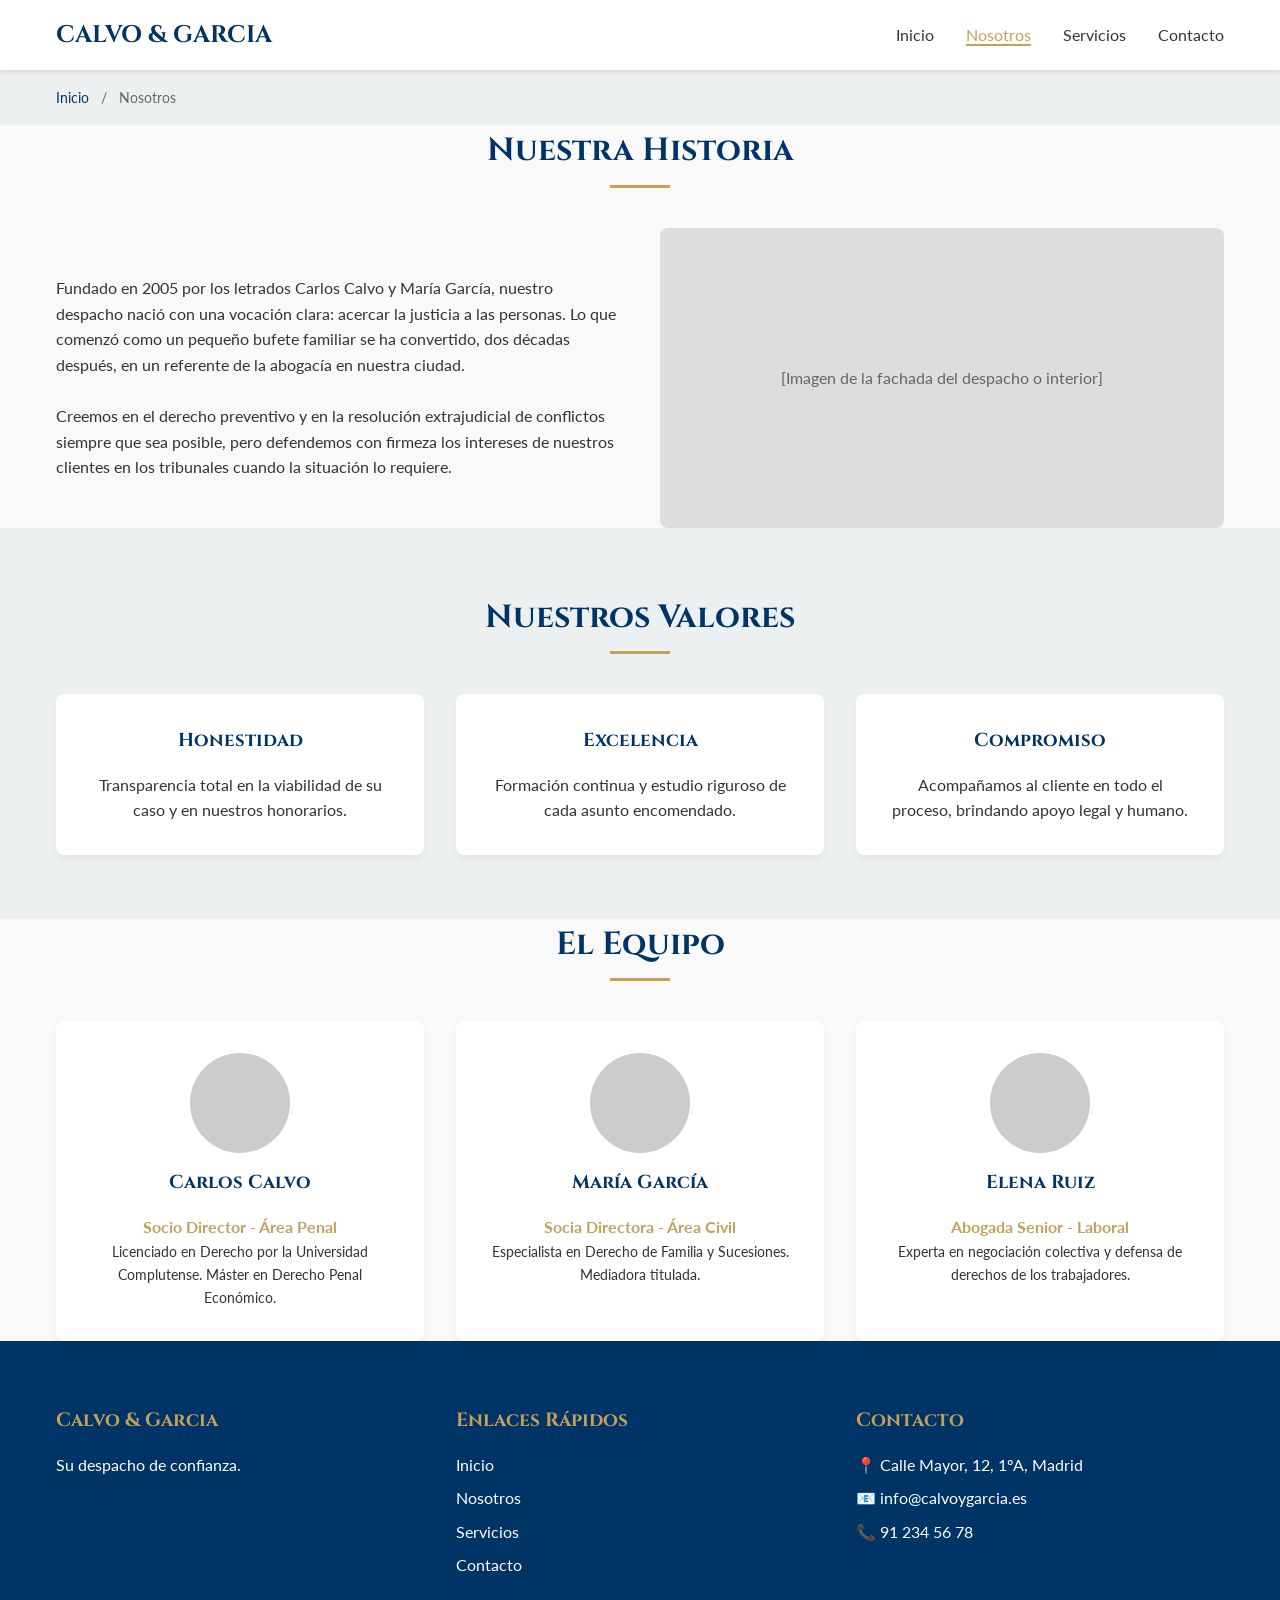
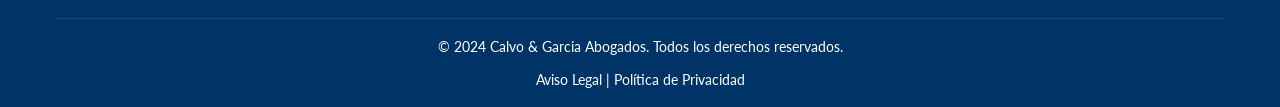
==== about.html @ b7dfd1fe "Primer commit" ====
<!DOCTYPE html>
<html lang="es">

<head>
    <meta charset="UTF-8">
    <meta name="viewport" content="width=device-width, initial-scale=1.0">
    <meta name="description"
        content="Conozca a Calvo & Garcia Abogados. Nuestra historia, valores y el equipo de profesionales a su servicio.">
    <title>Calvo & Garcia Abogados | Nosotros</title>
    <link href="https://fonts.googleapis.com/css2?family=Cinzel:wght@400;700&family=Lato:wght@400;700&display=swap"
        rel="stylesheet">
    <link rel="stylesheet" href="css/style.css">
</head>

<body>

    <header>
        <div class="container">
            <nav role="navigation">
                <div class="logo">
                    <a href="index.html">CALVO & GARCIA</a>
                </div>
                <ul class="nav-links">
                    <li><a href="index.html">Inicio</a></li>
                    <li><a href="about.html" class="active">Nosotros</a></li>
                    <li><a href="services.html">Servicios</a></li>
                    <li><a href="contact.html">Contacto</a></li>
                </ul>
            </nav>
        </div>
    </header>

    <main>
        <div class="breadcrumbs">
            <div class="container">
                <a href="index.html">Inicio</a> <span>/</span> Nosotros
            </div>
        </div>

        <section class="container">
            <h1 class="section-title">Nuestra Historia</h1>
            <div style="display: flex; gap: 40px; align-items: center; flex-wrap: wrap;">
                <div style="flex: 1;">
                    <p>Fundado en 2005 por los letrados Carlos Calvo y María García, nuestro despacho nació con una
                        vocación clara: acercar la justicia a las personas. Lo que comenzó como un pequeño bufete
                        familiar se ha convertido, dos décadas después, en un referente de la abogacía en nuestra
                        ciudad.</p>
                    <br>
                    <p>Creemos en el derecho preventivo y en la resolución extrajudicial de conflictos siempre que sea
                        posible, pero defendemos con firmeza los intereses de nuestros clientes en los tribunales cuando
                        la situación lo requiere.</p>
                </div>
                <div
                    style="flex: 1; background-color: #ddd; height: 300px; display: flex; align-items: center; justify-content: center; border-radius: 8px;">
                    <span style="color: #666;">[Imagen de la fachada del despacho o interior]</span>
                </div>
            </div>
        </section>

        <section style="background-color: var(--light-grey);">
            <div class="container">
                <h2 class="section-title">Nuestros Valores</h2>
                <div class="services-grid">
                    <div class="service-card">
                        <h3>Honestidad</h3>
                        <p>Transparencia total en la viabilidad de su caso y en nuestros honorarios.</p>
                    </div>
                    <div class="service-card">
                        <h3>Excelencia</h3>
                        <p>Formación continua y estudio riguroso de cada asunto encomendado.</p>
                    </div>
                    <div class="service-card">
                        <h3>Compromiso</h3>
                        <p>Acompañamos al cliente en todo el proceso, brindando apoyo legal y humano.</p>
                    </div>
                </div>
            </div>
        </section>

        <section class="container">
            <h2 class="section-title">El Equipo</h2>
            <div class="services-grid">
                <div class="service-card">
                    <div
                        style="width: 100px; height: 100px; background-color: #ccc; border-radius: 50%; margin: 0 auto 15px;">
                    </div>
                    <h3>Carlos Calvo</h3>
                    <p style="color: var(--secondary-color); font-weight: bold;">Socio Director - Área Penal</p>
                    <p style="font-size: 0.9rem;">Licenciado en Derecho por la Universidad Complutense. Máster en
                        Derecho Penal Económico.</p>
                </div>
                <div class="service-card">
                    <div
                        style="width: 100px; height: 100px; background-color: #ccc; border-radius: 50%; margin: 0 auto 15px;">
                    </div>
                    <h3>María García</h3>
                    <p style="color: var(--secondary-color); font-weight: bold;">Socia Directora - Área Civil</p>
                    <p style="font-size: 0.9rem;">Especialista en Derecho de Familia y Sucesiones. Mediadora titulada.
                    </p>
                </div>
                <div class="service-card">
                    <div
                        style="width: 100px; height: 100px; background-color: #ccc; border-radius: 50%; margin: 0 auto 15px;">
                    </div>
                    <h3>Elena Ruiz</h3>
                    <p style="color: var(--secondary-color); font-weight: bold;">Abogada Senior - Laboral</p>
                    <p style="font-size: 0.9rem;">Experta en negociación colectiva y defensa de derechos de los
                        trabajadores.</p>
                </div>
            </div>
        </section>
    </main>

    <footer>
        <div class="container">
            <div class="footer-content">
                <div class="footer-column">
                    <h3>Calvo & Garcia</h3>
                    <p>Su despacho de confianza.</p>
                </div>
                <div class="footer-column">
                    <h3>Enlaces Rápidos</h3>
                    <ul>
                        <li><a href="index.html">Inicio</a></li>
                        <li><a href="about.html">Nosotros</a></li>
                        <li><a href="services.html">Servicios</a></li>
                        <li><a href="contact.html">Contacto</a></li>
                    </ul>
                </div>
                <div class="footer-column">
                    <h3>Contacto</h3>
                    <ul>
                        <li>📍 Calle Mayor, 12, 1ºA, Madrid</li>
                        <li>📧 info@calvoygarcia.es</li>
                        <li>📞 91 234 56 78</li>
                    </ul>
                </div>
            </div>
            <div class="footer-bottom">
                <p>&copy; 2024 Calvo & Garcia Abogados. Todos los derechos reservados.</p>
                <div style="margin-top: 10px;">
                    <a href="legal.html">Aviso Legal</a> | <a href="legal.html#privacidad">Política de Privacidad</a>
                </div>
            </div>
        </div>
    </footer>

</body>

</html>
---- css/style.css ----
:root {
    /* Colors */
    --primary-color: #003366; /* Azul Marino */
    --secondary-color: #C5A059; /* Dorado/Ocre */
    --bg-color: #F9F9F9;
    --text-color: #333333;
    --white: #ffffff;
    --light-grey: #ecf0f1;

    /* Typography */
    --font-heading: 'Cinzel', serif;
    --font-body: 'Lato', sans-serif;

    /* Spacing */
    --spacing-sm: 8px;
    --spacing-md: 16px;
    --spacing-lg: 32px;
    --spacing-xl: 64px;
}

/* Reset & Base Styles */
* {
    box-sizing: border-box;
    margin: 0;
    padding: 0;
}

body {
    font-family: var(--font-body);
    background-color: var(--bg-color);
    color: var(--text-color);
    line-height: 1.6;
}

h1, h2, h3, h4, h5, h6 {
    font-family: var(--font-heading);
    color: var(--primary-color);
    margin-bottom: var(--spacing-md);
}

a {
    text-decoration: none;
    color: inherit;
    transition: color 0.3s ease;
}

ul {
    list-style: none;
}

img {
    max-width: 100%;
    height: auto;
    display: block;
}

/* Utility Classes */
.container {
    max-width: 1200px;
    margin: 0 auto;
    padding: 0 var(--spacing-md);
}

.btn {
    display: inline-block;
    padding: 10px 20px;
    background-color: var(--secondary-color);
    color: var(--white);
    border-radius: 4px;
    font-weight: bold;
    text-transform: uppercase;
    font-size: 0.9rem;
}

.btn:hover {
    background-color: #b08d4e;
}

/* Header & Nav */
header {
    background-color: var(--white);
    box-shadow: 0 2px 5px rgba(0,0,0,0.1);
    position: sticky;
    top: 0;
    z-index: 1000;
}

nav {
    display: flex;
    justify-content: space-between;
    align-items: center;
    padding: var(--spacing-md) 0;
}

.logo {
    font-family: var(--font-heading);
    font-size: 1.5rem;
    font-weight: bold;
    color: var(--primary-color);
}

.nav-links {
    display: flex;
    gap: var(--spacing-lg);
}

.nav-links a:hover, .nav-links a.active {
    color: var(--secondary-color);
    border-bottom: 2px solid var(--secondary-color);
}

/* Hero Section */
.hero {
    background: linear-gradient(rgba(0, 51, 102, 0.8), rgba(0, 51, 102, 0.8)), url('../img/office-bg.jpg');
    background-size: cover;
    background-position: center;
    color: var(--white);
    text-align: center;
    padding: 100px 0;
    min-height: 60vh;
    display: flex;
    align-items: center;
    justify-content: center;
}

.hero h1 {
    color: var(--white);
    font-size: 3rem;
    margin-bottom: var(--spacing-md);
}

.hero p {
    font-size: 1.2rem;
    margin-bottom: var(--spacing-lg);
    max-width: 600px;
    margin-left: auto;
    margin-right: auto;
}

/* Sections General */
section {
    padding: var(--spacing-xl) 0;
}

.section-title {
    text-align: center;
    font-size: 2rem;
    margin-bottom: var(--spacing-lg);
    position: relative;
    padding-bottom: var(--spacing-sm);
}

.section-title::after {
    content: '';
    display: block;
    width: 60px;
    height: 3px;
    background-color: var(--secondary-color);
    margin: var(--spacing-sm) auto 0;
}

/* Services Grid */
.services-grid {
    display: grid;
    grid-template-columns: repeat(auto-fit, minmax(300px, 1fr));
    gap: var(--spacing-lg);
}

.service-card {
    background: var(--white);
    padding: var(--spacing-lg);
    border-radius: 8px;
    box-shadow: 0 4px 6px rgba(0,0,0,0.05);
    text-align: center;
    transition: transform 0.3s ease;
}

.service-card:hover {
    transform: translateY(-5px);
}

.service-icon {
    font-size: 2.5rem;
    color: var(--secondary-color);
    margin-bottom: var(--spacing-md);
}

/* Footer */
footer {
    background-color: var(--primary-color);
    color: var(--white);
    padding: var(--spacing-xl) 0 var(--spacing-md);
    margin-top: auto;
}

.footer-content {
    display: grid;
    grid-template-columns: repeat(auto-fit, minmax(200px, 1fr));
    gap: var(--spacing-lg);
    margin-bottom: var(--spacing-lg);
}

.footer-column h3 {
    color: var(--secondary-color);
    font-size: 1.2rem;
}

.footer-column ul li {
    margin-bottom: var(--spacing-sm);
}

.footer-bottom {
    text-align: center;
    padding-top: var(--spacing-md);
    border-top: 1px solid rgba(255,255,255,0.1);
    font-size: 0.9rem;
}

/* Breadcrumbs */
.breadcrumbs {
    padding: var(--spacing-md) 0;
    font-size: 0.9rem;
    color: #666;
    background-color: var(--light-grey);
}

.breadcrumbs a {
    color: var(--primary-color);
}

.breadcrumbs span {
    margin: 0 var(--spacing-sm);
}

/* Responsive utilities */
@media (max-width: 768px) {
    .nav-links {
        display: none; /* Mobile menu to be implemented if JS allowed, else stack */
    }
    
    .hero h1 {
        font-size: 2rem;
    }
}
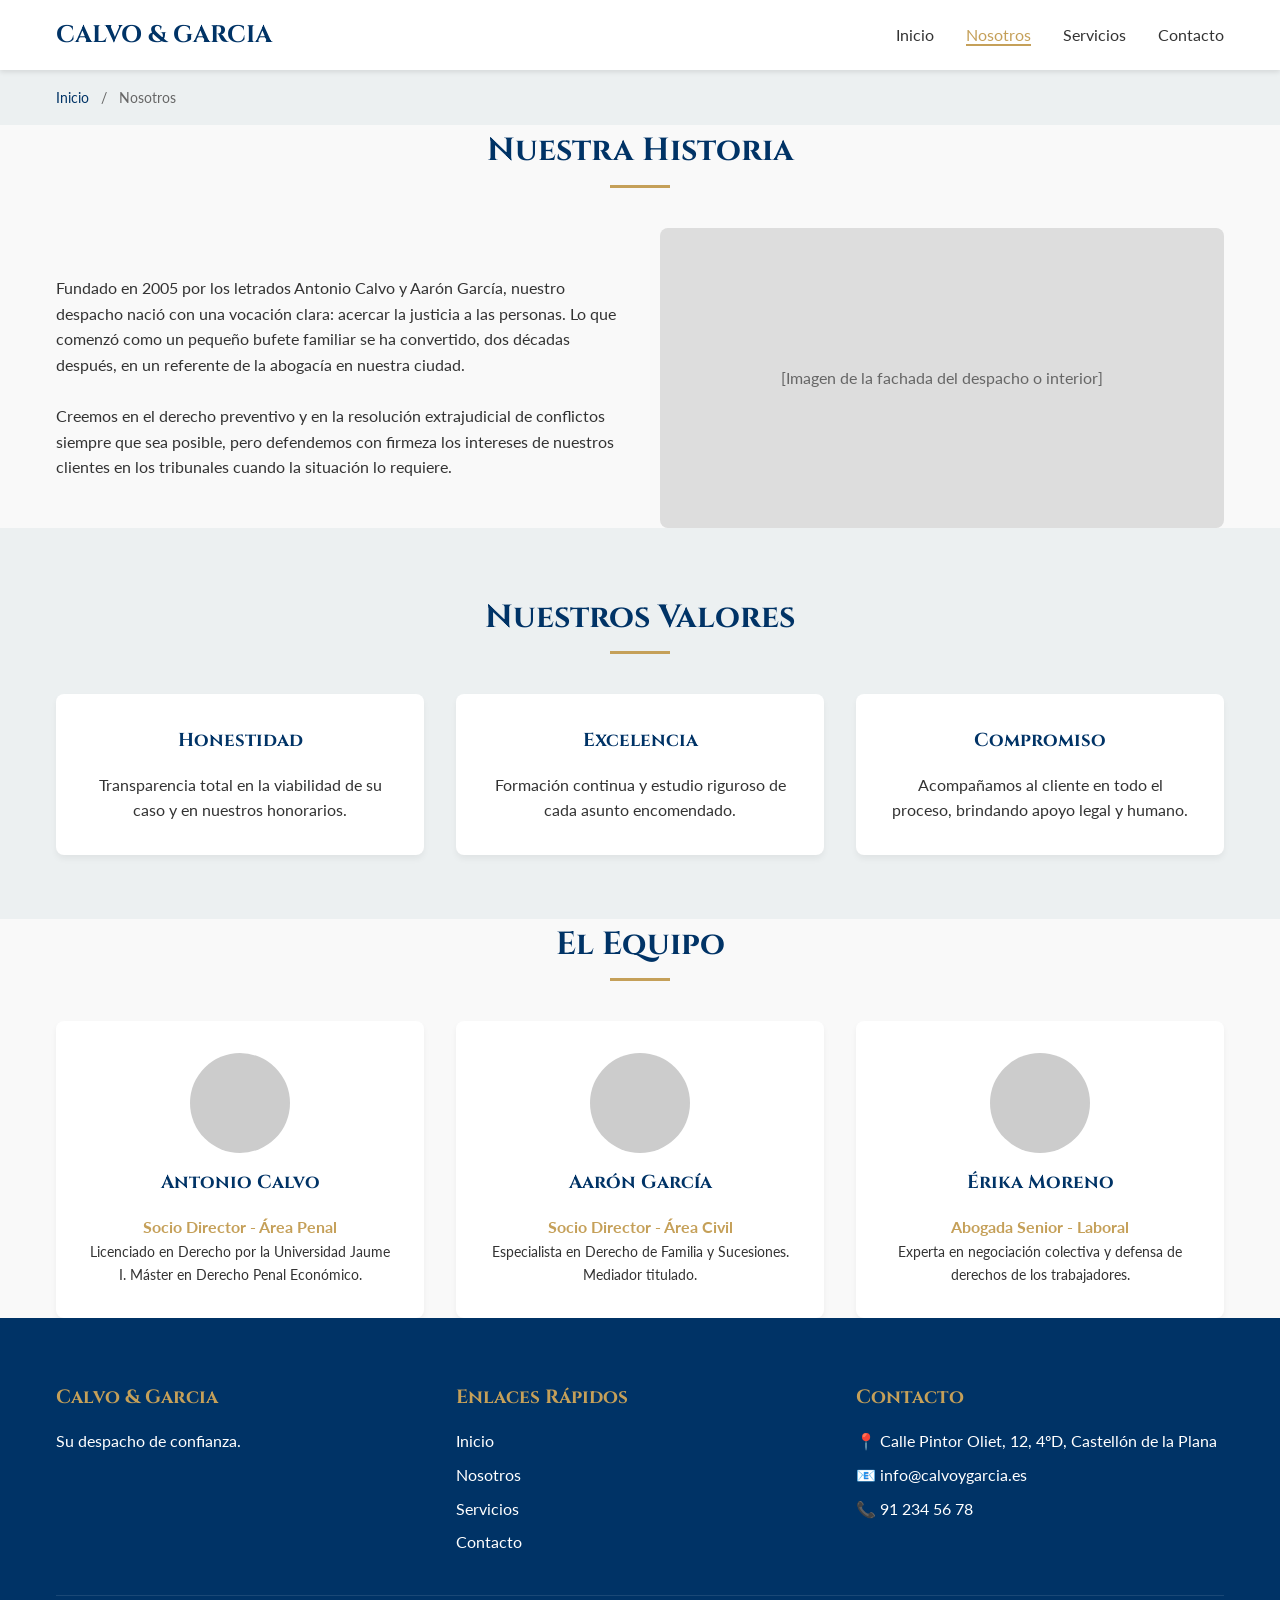
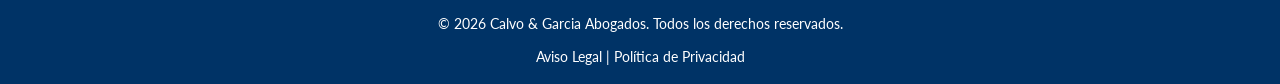
==== commit cca5ae97: "Segundo commit" ====
--- a/about.html
+++ b/about.html
@@ -41,7 +41,7 @@
             <h1 class="section-title">Nuestra Historia</h1>
             <div style="display: flex; gap: 40px; align-items: center; flex-wrap: wrap;">
                 <div style="flex: 1;">
-                    <p>Fundado en 2005 por los letrados Carlos Calvo y María García, nuestro despacho nació con una
+                    <p>Fundado en 2005 por los letrados Antonio Calvo y Aarón García, nuestro despacho nació con una
                         vocación clara: acercar la justicia a las personas. Lo que comenzó como un pequeño bufete
                         familiar se ha convertido, dos décadas después, en un referente de la abogacía en nuestra
                         ciudad.</p>
@@ -84,25 +84,25 @@
                     <div
                         style="width: 100px; height: 100px; background-color: #ccc; border-radius: 50%; margin: 0 auto 15px;">
                     </div>
-                    <h3>Carlos Calvo</h3>
+                    <h3>Antonio Calvo</h3>
                     <p style="color: var(--secondary-color); font-weight: bold;">Socio Director - Área Penal</p>
-                    <p style="font-size: 0.9rem;">Licenciado en Derecho por la Universidad Complutense. Máster en
+                    <p style="font-size: 0.9rem;">Licenciado en Derecho por la Universidad Jaume I. Máster en
                         Derecho Penal Económico.</p>
                 </div>
                 <div class="service-card">
                     <div
                         style="width: 100px; height: 100px; background-color: #ccc; border-radius: 50%; margin: 0 auto 15px;">
                     </div>
-                    <h3>María García</h3>
-                    <p style="color: var(--secondary-color); font-weight: bold;">Socia Directora - Área Civil</p>
-                    <p style="font-size: 0.9rem;">Especialista en Derecho de Familia y Sucesiones. Mediadora titulada.
+                    <h3>Aarón García</h3>
+                    <p style="color: var(--secondary-color); font-weight: bold;">Socio Director - Área Civil</p>
+                    <p style="font-size: 0.9rem;">Especialista en Derecho de Familia y Sucesiones. Mediador titulado.
                     </p>
                 </div>
                 <div class="service-card">
                     <div
                         style="width: 100px; height: 100px; background-color: #ccc; border-radius: 50%; margin: 0 auto 15px;">
                     </div>
-                    <h3>Elena Ruiz</h3>
+                    <h3>Érika Moreno</h3>
                     <p style="color: var(--secondary-color); font-weight: bold;">Abogada Senior - Laboral</p>
                     <p style="font-size: 0.9rem;">Experta en negociación colectiva y defensa de derechos de los
                         trabajadores.</p>
@@ -130,14 +130,14 @@
                 <div class="footer-column">
                     <h3>Contacto</h3>
                     <ul>
-                        <li>📍 Calle Mayor, 12, 1ºA, Madrid</li>
+                        <li>📍 Calle Pintor Oliet, 12, 4ºD, Castellón de la Plana</li>
                         <li>📧 info@calvoygarcia.es</li>
                         <li>📞 91 234 56 78</li>
                     </ul>
                 </div>
             </div>
             <div class="footer-bottom">
-                <p>&copy; 2024 Calvo & Garcia Abogados. Todos los derechos reservados.</p>
+                <p>&copy; 2026 Calvo & Garcia Abogados. Todos los derechos reservados.</p>
                 <div style="margin-top: 10px;">
                     <a href="legal.html">Aviso Legal</a> | <a href="legal.html#privacidad">Política de Privacidad</a>
                 </div>
--- a/css/style.css
+++ b/css/style.css
@@ -1,11 +1,14 @@
 :root {
     /* Colors */
-    --primary-color: #003366; /* Azul Marino */
-    --secondary-color: #C5A059; /* Dorado/Ocre */
+    --primary-color: #003366;
+    /* Azul Marino */
+    --secondary-color: #C5A059;
+    /* Dorado/Ocre */
     --bg-color: #F9F9F9;
     --text-color: #333333;
     --white: #ffffff;
     --light-grey: #ecf0f1;
+    --dark-grey: #333;
 
     /* Typography */
     --font-heading: 'Cinzel', serif;
@@ -30,9 +33,17 @@
     background-color: var(--bg-color);
     color: var(--text-color);
     line-height: 1.6;
-}
-
-h1, h2, h3, h4, h5, h6 {
+    display: flex;
+    flex-direction: column;
+    min-height: 100vh;
+}
+
+h1,
+h2,
+h3,
+h4,
+h5,
+h6 {
     font-family: var(--font-heading);
     color: var(--primary-color);
     margin-bottom: var(--spacing-md);
@@ -66,20 +77,27 @@
     padding: 10px 20px;
     background-color: var(--secondary-color);
     color: var(--white);
+    border: none;
     border-radius: 4px;
     font-weight: bold;
     text-transform: uppercase;
     font-size: 0.9rem;
+    cursor: pointer;
 }
 
 .btn:hover {
     background-color: #b08d4e;
+}
+
+.btn-sm {
+    padding: 5px 10px;
+    font-size: 0.8rem;
 }
 
 /* Header & Nav */
 header {
     background-color: var(--white);
-    box-shadow: 0 2px 5px rgba(0,0,0,0.1);
+    box-shadow: 0 2px 5px rgba(0, 0, 0, 0.1);
     position: sticky;
     top: 0;
     z-index: 1000;
@@ -102,16 +120,48 @@
 .nav-links {
     display: flex;
     gap: var(--spacing-lg);
-}
-
-.nav-links a:hover, .nav-links a.active {
+    align-items: center;
+}
+
+.nav-links a.active {
     color: var(--secondary-color);
     border-bottom: 2px solid var(--secondary-color);
+}
+
+.nav-links a:hover {
+    color: var(--secondary-color);
+}
+
+/* Search Bar (Visual Only) */
+.search-box {
+    display: flex;
+    align-items: center;
+    border: 1px solid #ccc;
+    border-radius: 20px;
+    padding: 5px 10px;
+    background-color: var(--white);
+}
+
+.search-box input {
+    border: none;
+    outline: none;
+    padding: 5px;
+    font-size: 0.9rem;
+    width: 150px;
+}
+
+.search-box button {
+    background: none;
+    border: none;
+    cursor: pointer;
+    color: var(--primary-color);
 }
 
 /* Hero Section */
 .hero {
     background: linear-gradient(rgba(0, 51, 102, 0.8), rgba(0, 51, 102, 0.8)), url('../img/office-bg.jpg');
+    background-color: var(--primary-color);
+    /* Fallback */
     background-size: cover;
     background-position: center;
     color: var(--white);
@@ -170,7 +220,7 @@
     background: var(--white);
     padding: var(--spacing-lg);
     border-radius: 8px;
-    box-shadow: 0 4px 6px rgba(0,0,0,0.05);
+    box-shadow: 0 4px 6px rgba(0, 0, 0, 0.05);
     text-align: center;
     transition: transform 0.3s ease;
 }
@@ -212,7 +262,7 @@
 .footer-bottom {
     text-align: center;
     padding-top: var(--spacing-md);
-    border-top: 1px solid rgba(255,255,255,0.1);
+    border-top: 1px solid rgba(255, 255, 255, 0.1);
     font-size: 0.9rem;
 }
 
@@ -232,13 +282,47 @@
     margin: 0 var(--spacing-sm);
 }
 
+/* Cookie Banner */
+.cookie-banner {
+    position: fixed;
+    bottom: 0;
+    left: 0;
+    width: 100%;
+    background-color: var(--dark-grey);
+    color: var(--white);
+    padding: 15px;
+    text-align: center;
+    display: flex;
+    justify-content: center;
+    align-items: center;
+    gap: 20px;
+    z-index: 9999;
+    box-shadow: 0 -2px 10px rgba(0, 0, 0, 0.2);
+}
+
+.cookie-banner p {
+    font-size: 0.9rem;
+    margin: 0;
+}
+
+.cookie-banner a {
+    color: var(--secondary-color);
+    text-decoration: underline;
+}
+
 /* Responsive utilities */
 @media (max-width: 768px) {
     .nav-links {
-        display: none; /* Mobile menu to be implemented if JS allowed, else stack */
+        display: none;
+        /* In a real project, we'd add a toggle here */
     }
-    
+
     .hero h1 {
         font-size: 2rem;
     }
-}
+
+    .cookie-banner {
+        flex-direction: column;
+        gap: 10px;
+    }
+}
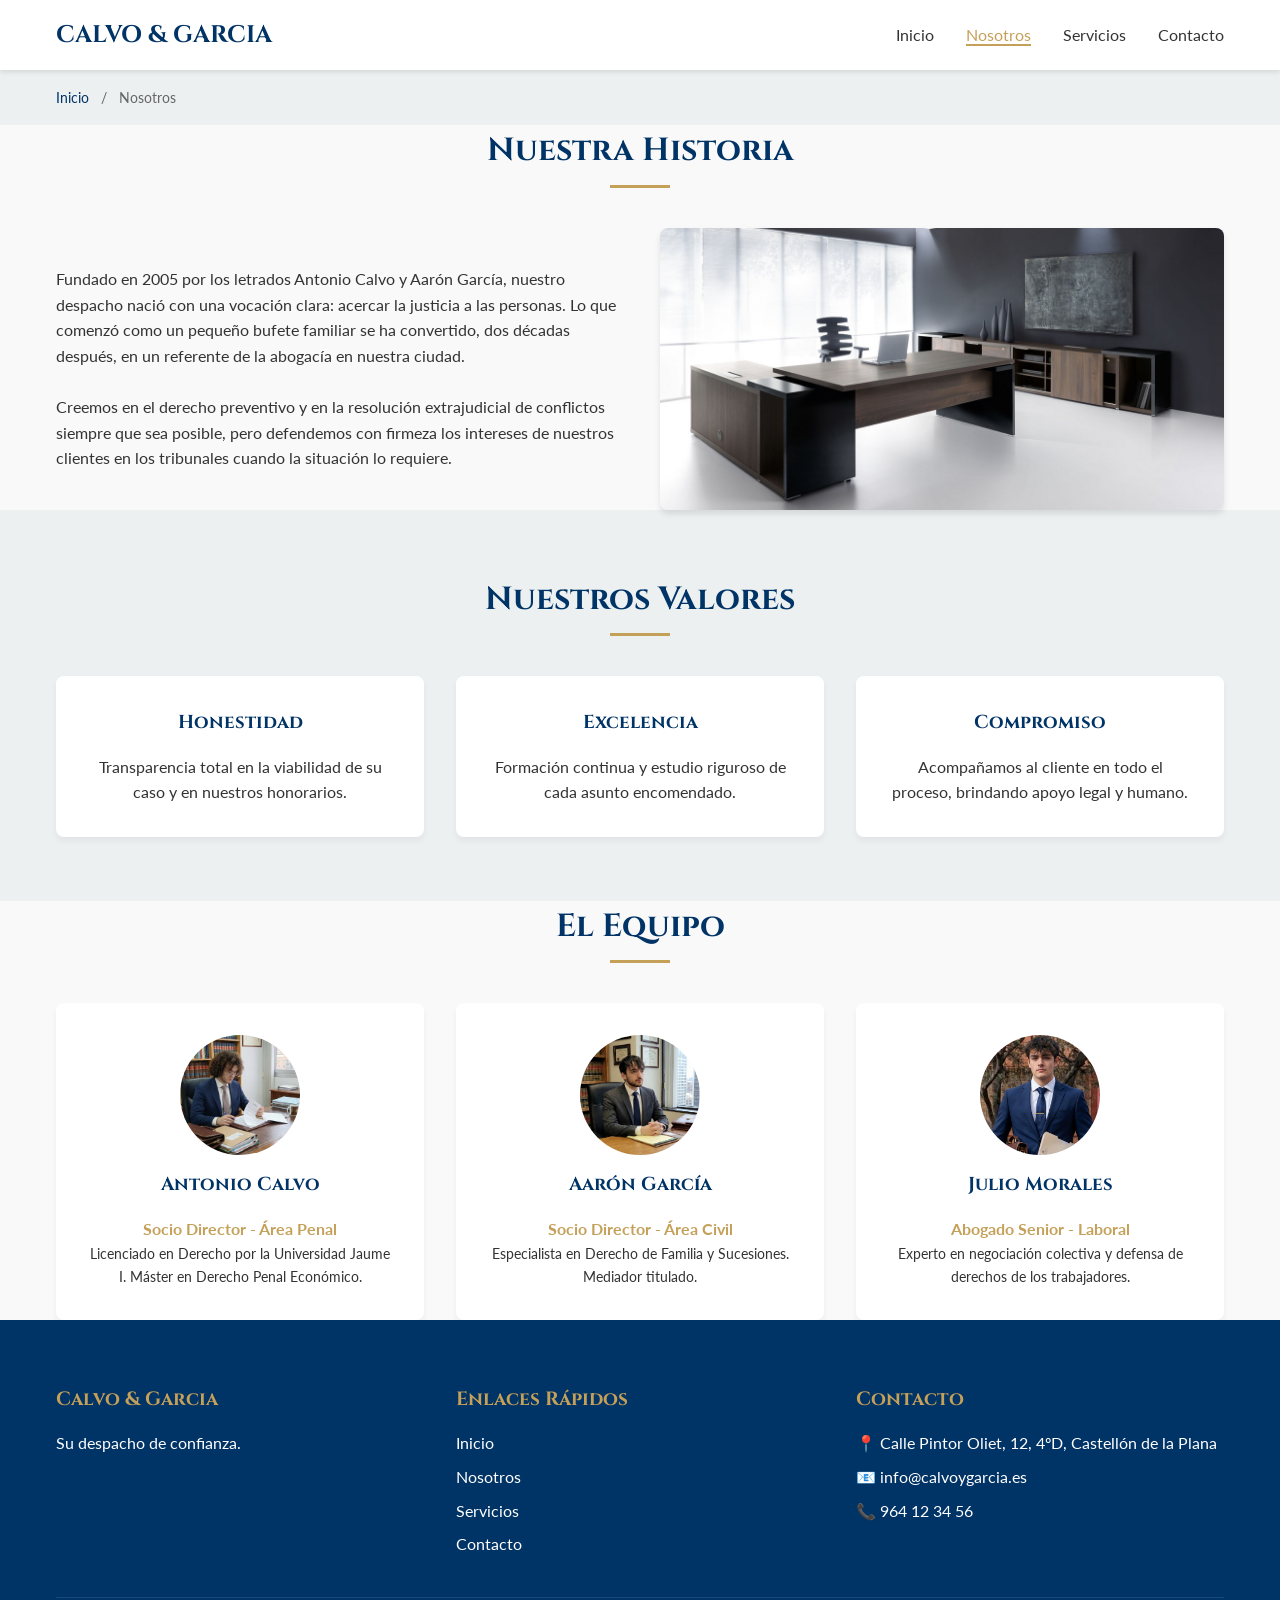
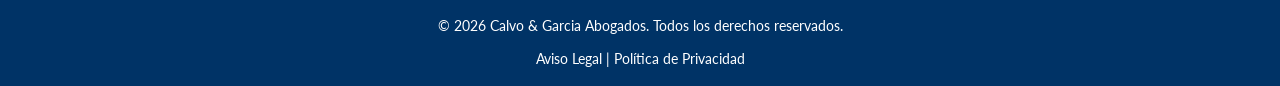
==== commit 3156609a: "Ultimos cambios y solucionando errores de logica" ====
--- a/about.html
+++ b/about.html
@@ -24,7 +24,7 @@
                     <li><a href="index.html">Inicio</a></li>
                     <li><a href="about.html" class="active">Nosotros</a></li>
                     <li><a href="services.html">Servicios</a></li>
-                    <li><a href="contact.html">Contacto</a></li>
+                    <li><a href="contact.php">Contacto</a></li>
                 </ul>
             </nav>
         </div>
@@ -50,9 +50,8 @@
                         posible, pero defendemos con firmeza los intereses de nuestros clientes en los tribunales cuando
                         la situación lo requiere.</p>
                 </div>
-                <div
-                    style="flex: 1; background-color: #ddd; height: 300px; display: flex; align-items: center; justify-content: center; border-radius: 8px;">
-                    <span style="color: #666;">[Imagen de la fachada del despacho o interior]</span>
+                <div style="flex: 1;">
+                    <img src="img/despacho.jpg" alt="Interior de nuestras oficinas" style="width: 100%; border-radius: 8px; box-shadow: 0 4px 6px rgba(0,0,0,0.1);">
                 </div>
             </div>
         </section>
@@ -81,30 +80,32 @@
             <h2 class="section-title">El Equipo</h2>
             <div class="services-grid">
                 <div class="service-card">
-                    <div
-                        style="width: 100px; height: 100px; background-color: #ccc; border-radius: 50%; margin: 0 auto 15px;">
-                    </div>
+                    <img src="img/antonio.png" alt="Antonio Calvo" 
+                         style="width: 120px; height: 120px; border-radius: 50%; object-fit: cover; margin: 0 auto 15px; display: block; background-color: #ccc;">
+                    
                     <h3>Antonio Calvo</h3>
                     <p style="color: var(--secondary-color); font-weight: bold;">Socio Director - Área Penal</p>
                     <p style="font-size: 0.9rem;">Licenciado en Derecho por la Universidad Jaume I. Máster en
                         Derecho Penal Económico.</p>
                 </div>
+
                 <div class="service-card">
-                    <div
-                        style="width: 100px; height: 100px; background-color: #ccc; border-radius: 50%; margin: 0 auto 15px;">
-                    </div>
+                    <img src="img/aaron.png" alt="Aarón García" 
+                         style="width: 120px; height: 120px; border-radius: 50%; object-fit: cover; margin: 0 auto 15px; display: block; background-color: #ccc;">
+
                     <h3>Aarón García</h3>
                     <p style="color: var(--secondary-color); font-weight: bold;">Socio Director - Área Civil</p>
                     <p style="font-size: 0.9rem;">Especialista en Derecho de Familia y Sucesiones. Mediador titulado.
                     </p>
                 </div>
+
                 <div class="service-card">
-                    <div
-                        style="width: 100px; height: 100px; background-color: #ccc; border-radius: 50%; margin: 0 auto 15px;">
-                    </div>
-                    <h3>Érika Moreno</h3>
-                    <p style="color: var(--secondary-color); font-weight: bold;">Abogada Senior - Laboral</p>
-                    <p style="font-size: 0.9rem;">Experta en negociación colectiva y defensa de derechos de los
+                     <img src="img/juliomorales.png" alt="Julio Morales" 
+                         style="width: 120px; height: 120px; border-radius: 50%; object-fit: cover; margin: 0 auto 15px; display: block; background-color: #ccc;">
+
+                    <h3>Julio Morales</h3>
+                    <p style="color: var(--secondary-color); font-weight: bold;">Abogado Senior - Laboral</p>
+                    <p style="font-size: 0.9rem;">Experto en negociación colectiva y defensa de derechos de los
                         trabajadores.</p>
                 </div>
             </div>
@@ -124,7 +125,7 @@
                         <li><a href="index.html">Inicio</a></li>
                         <li><a href="about.html">Nosotros</a></li>
                         <li><a href="services.html">Servicios</a></li>
-                        <li><a href="contact.html">Contacto</a></li>
+                        <li><a href="contact.php">Contacto</a></li>
                     </ul>
                 </div>
                 <div class="footer-column">
@@ -132,7 +133,7 @@
                     <ul>
                         <li>📍 Calle Pintor Oliet, 12, 4ºD, Castellón de la Plana</li>
                         <li>📧 info@calvoygarcia.es</li>
-                        <li>📞 91 234 56 78</li>
+                        <li>📞 964 12 34 56</li>
                     </ul>
                 </div>
             </div>
--- a/css/style.css
+++ b/css/style.css
@@ -159,7 +159,7 @@
 
 /* Hero Section */
 .hero {
-    background: linear-gradient(rgba(0, 51, 102, 0.8), rgba(0, 51, 102, 0.8)), url('../img/office-bg.jpg');
+    background: linear-gradient(rgba(0, 51, 102, 0.8), rgba(0, 51, 102, 0.8)), url('../img/oficina-abogado.jpg');
     background-color: var(--primary-color);
     /* Fallback */
     background-size: cover;
